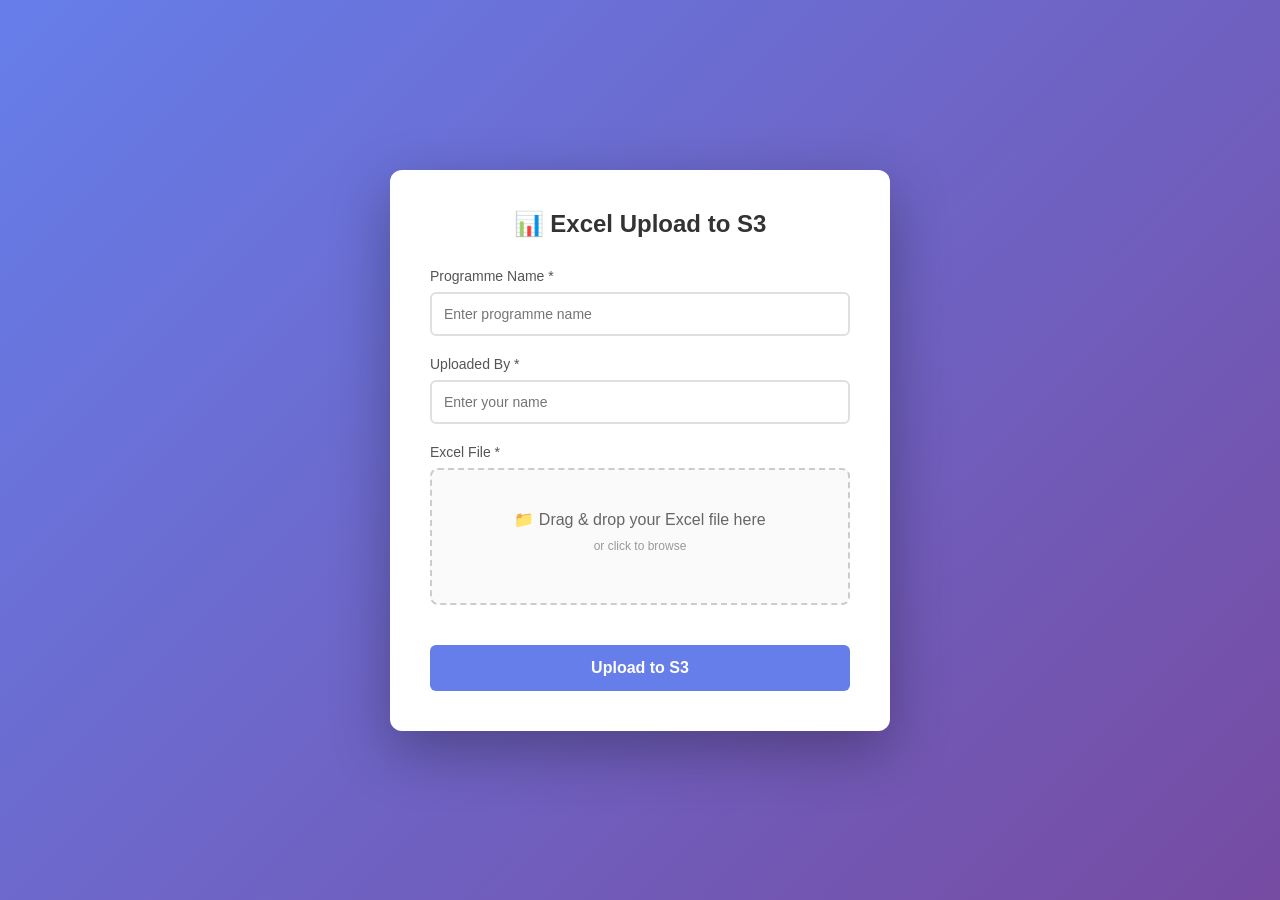
==== frontend/index.html @ 97712a0f "build the front end & backend for uploading to s3" ====
<!DOCTYPE html>
<html lang="en">
<head>
    <meta charset="UTF-8">
    <meta name="viewport" content="width=device-width, initial-scale=1.0">
    <title>Excel Upload to S3</title>
    <style>
        * { margin: 0; padding: 0; box-sizing: border-box; }
        body {
            font-family: -apple-system, BlinkMacSystemFont, 'Segoe UI', Roboto, Oxygen, Ubuntu, sans-serif;
            background: linear-gradient(135deg, #667eea 0%, #764ba2 100%);
            min-height: 100vh;
            display: flex;
            align-items: center;
            justify-content: center;
            padding: 20px;
        }
        .container {
            background: white;
            border-radius: 12px;
            box-shadow: 0 20px 60px rgba(0,0,0,0.3);
            padding: 40px;
            max-width: 500px;
            width: 100%;
        }
        h1 {
            color: #333;
            margin-bottom: 30px;
            font-size: 24px;
            text-align: center;
        }
        .form-group {
            margin-bottom: 20px;
        }
        label {
            display: block;
            margin-bottom: 8px;
            color: #555;
            font-weight: 500;
            font-size: 14px;
        }
        input[type="text"] {
            width: 100%;
            padding: 12px;
            border: 2px solid #e0e0e0;
            border-radius: 6px;
            font-size: 14px;
            transition: border-color 0.3s;
        }
        input[type="text"]:focus {
            outline: none;
            border-color: #667eea;
        }
        .drop-zone {
            border: 2px dashed #ccc;
            border-radius: 8px;
            padding: 40px;
            text-align: center;
            cursor: pointer;
            transition: all 0.3s;
            background: #fafafa;
        }
        .drop-zone:hover, .drop-zone.drag-over {
            border-color: #667eea;
            background: #f0f4ff;
        }
        .drop-zone p {
            color: #666;
            margin-bottom: 10px;
        }
        .drop-zone .file-name {
            color: #667eea;
            font-weight: 500;
            margin-top: 10px;
        }
        input[type="file"] {
            display: none;
        }
        button {
            width: 100%;
            padding: 14px;
            background: #667eea;
            color: white;
            border: none;
            border-radius: 6px;
            font-size: 16px;
            font-weight: 600;
            cursor: pointer;
            transition: background 0.3s;
            margin-top: 20px;
        }
        button:hover:not(:disabled) {
            background: #5568d3;
        }
        button:disabled {
            background: #ccc;
            cursor: not-allowed;
        }
        .status {
            margin-top: 20px;
            padding: 15px;
            border-radius: 6px;
            display: none;
        }
        .status.show {
            display: block;
        }
        .status.uploading {
            background: #fff3cd;
            color: #856404;
        }
        .status.success {
            background: #d4edda;
            color: #155724;
        }
        .status.error {
            background: #f8d7da;
            color: #721c24;
        }
        .progress-bar {
            width: 100%;
            height: 8px;
            background: #e0e0e0;
            border-radius: 4px;
            margin-top: 10px;
            overflow: hidden;
        }
        .progress-bar-fill {
            height: 100%;
            background: #667eea;
            width: 0%;
            transition: width 0.3s;
        }
    </style>
</head>
<body>
    <div class="container">
        <h1>📊 Excel Upload to S3</h1>
        
        <form id="uploadForm">
            <div class="form-group">
                <label for="programmeName">Programme Name *</label>
                <input type="text" id="programmeName" required placeholder="Enter programme name">
            </div>
            
            <div class="form-group">
                <label for="uploadedBy">Uploaded By *</label>
                <input type="text" id="uploadedBy" required placeholder="Enter your name">
            </div>
            
            <div class="form-group">
                <label>Excel File *</label>
                <div class="drop-zone" id="dropZone">
                    <p>📁 Drag & drop your Excel file here</p>
                    <p style="font-size: 12px; color: #999;">or click to browse</p>
                    <div class="file-name" id="fileName"></div>
                </div>
                <input type="file" id="fileInput" accept=".xlsx,.xls,.xlsm">
            </div>
            
            <button type="submit" id="uploadBtn">Upload to S3</button>
        </form>
        
        <div class="status" id="status">
            <div id="statusMessage"></div>
            <div class="progress-bar" id="progressBar" style="display: none;">
                <div class="progress-bar-fill" id="progressBarFill"></div>
            </div>
        </div>
    </div>

    <script src="config.js"></script>
    <script>
        const API_ENDPOINT = CONFIG.API_ENDPOINT;
        
        // Validate API endpoint is configured
        if (!API_ENDPOINT || API_ENDPOINT === 'YOUR_API_GATEWAY_URL_HERE') {
            console.error('API endpoint not configured! Please update config.js');
        } else {
            console.log('API endpoint configured:', API_ENDPOINT);
        }
        
        const dropZone = document.getElementById('dropZone');
        const fileInput = document.getElementById('fileInput');
        const fileName = document.getElementById('fileName');
        const uploadForm = document.getElementById('uploadForm');
        const status = document.getElementById('status');
        const statusMessage = document.getElementById('statusMessage');
        const progressBar = document.getElementById('progressBar');
        const progressBarFill = document.getElementById('progressBarFill');
        const uploadBtn = document.getElementById('uploadBtn');
        
        let selectedFile = null;
        
        // Drop zone click
        dropZone.addEventListener('click', () => fileInput.click());
        
        // Drag and drop handlers
        dropZone.addEventListener('dragover', (e) => {
            e.preventDefault();
            dropZone.classList.add('drag-over');
        });
        
        dropZone.addEventListener('dragleave', () => {
            dropZone.classList.remove('drag-over');
        });
        
        dropZone.addEventListener('drop', (e) => {
            e.preventDefault();
            dropZone.classList.remove('drag-over');
            const files = e.dataTransfer.files;
            if (files.length > 0) {
                handleFileSelect(files[0]);
            }
        });
        
        // File input change
        fileInput.addEventListener('change', (e) => {
            if (e.target.files.length > 0) {
                handleFileSelect(e.target.files[0]);
            }
        });
        
        function handleFileSelect(file) {
            const validTypes = [
                'application/vnd.openxmlformats-officedocument.spreadsheetml.sheet',
                'application/vnd.ms-excel',
                'application/vnd.ms-excel.sheet.macroEnabled.12'
            ];
            const validExtensions = ['.xlsx', '.xls', '.xlsm'];
            const fileExtension = file.name.substring(file.name.lastIndexOf('.')).toLowerCase();
            
            if (!validExtensions.includes(fileExtension)) {
                showStatus('error', '❌ Please select a valid Excel file (.xlsx, .xls, or .xlsm)');
                return;
            }
            
            if (file.size > 50 * 1024 * 1024) {
                showStatus('error', '❌ File size must be under 50MB');
                return;
            }
            
            selectedFile = file;
            fileName.textContent = `✓ ${file.name}`;
            hideStatus();
        }
        
        uploadForm.addEventListener('submit', async (e) => {
            e.preventDefault();
            
            const programmeName = document.getElementById('programmeName').value.trim();
            const uploadedBy = document.getElementById('uploadedBy').value.trim();
            
            if (!programmeName || !uploadedBy) {
                showStatus('error', '❌ Please fill in all required fields');
                return;
            }
            
            if (!selectedFile) {
                showStatus('error', '❌ Please select a file to upload');
                return;
            }
            
            await uploadFile(programmeName, uploadedBy, selectedFile);
        });
        
        async function uploadFile(programmeName, uploadedBy, file) {
            try {
                uploadBtn.disabled = true;
                showStatus('uploading', '⏳ Requesting upload URL...');
                progressBar.style.display = 'block';
                progressBarFill.style.width = '10%';
                
                console.log('Uploading to:', API_ENDPOINT);
                console.log('Request body:', {
                    programme_name: programmeName,
                    uploaded_by: uploadedBy,
                    filename: file.name,
                    file_size: file.size
                });
                
                // Step 1: Get pre-signed URL from Lambda
                const response = await fetch(API_ENDPOINT, {
                    method: 'POST',
                    headers: {
                        'Content-Type': 'application/json',
                    },
                    body: JSON.stringify({
                        programme_name: programmeName,
                        uploaded_by: uploadedBy,
                        filename: file.name,
                        file_size: file.size
                    })
                });
                
                console.log('Response status:', response.status);
                console.log('Response headers:', [...response.headers.entries()]);
                
                if (!response.ok) {
                    const contentType = response.headers.get('content-type');
                    let errorMessage = 'Failed to get upload URL';
                    
                    if (contentType && contentType.includes('application/json')) {
                        const error = await response.json();
                        console.error('JSON error:', error);
                        errorMessage = error.error || errorMessage;
                    } else {
                        const text = await response.text();
                        console.error('Non-JSON response:', text);
                        errorMessage = `Server error (${response.status}): ${text.substring(0, 200)}`;
                    }
                    throw new Error(errorMessage);
                }
                
                const data = await response.json();
                progressBarFill.style.width = '30%';
                
                // Step 2: Upload directly to S3 using pre-signed POST
                showStatus('uploading', '⏳ Uploading to S3...');
                
                const formData = new FormData();
                Object.keys(data.fields).forEach(key => {
                    formData.append(key, data.fields[key]);
                });
                formData.append('file', file);
                
                try {
                    const uploadResponse = await fetch(data.url, {
                        method: 'POST',
                        body: formData
                    });
                    
                    // S3 returns 204 No Content on success
                    if (!uploadResponse.ok && uploadResponse.status !== 204) {
                        throw new Error(`S3 upload failed with status ${uploadResponse.status}`);
                    }
                } catch (uploadError) {
                    // CORS may prevent reading S3 response, but upload might have succeeded
                    // Check if it's a network error (which often indicates CORS, not actual failure)
                    if (uploadError.message.includes('Failed to fetch') || uploadError.message.includes('CORS')) {
                        console.log('CORS error on S3 response (upload likely succeeded):', uploadError);
                        // Continue to success - the upload probably worked
                    } else {
                        throw uploadError;
                    }
                }
                
                progressBarFill.style.width = '100%';
                
                // Success
                showStatus('success', `✅ Upload successful!<br><small>S3 Path: s3://${data.bucket}/${data.s3_key}</small>`);
                
                // Reset form
                setTimeout(() => {
                    uploadForm.reset();
                    selectedFile = null;
                    fileName.textContent = '';
                    hideStatus();
                    uploadBtn.disabled = false;
                }, 5000);
                
            } catch (error) {
                showStatus('error', `❌ Upload failed: ${error.message}`);
                uploadBtn.disabled = false;
                progressBar.style.display = 'none';
            }
        }
        
        function showStatus(type, message) {
            status.className = `status show ${type}`;
            statusMessage.innerHTML = message;
        }
        
        function hideStatus() {
            status.className = 'status';
            progressBar.style.display = 'none';
            progressBarFill.style.width = '0%';
        }
    </script>
</body>
</html>
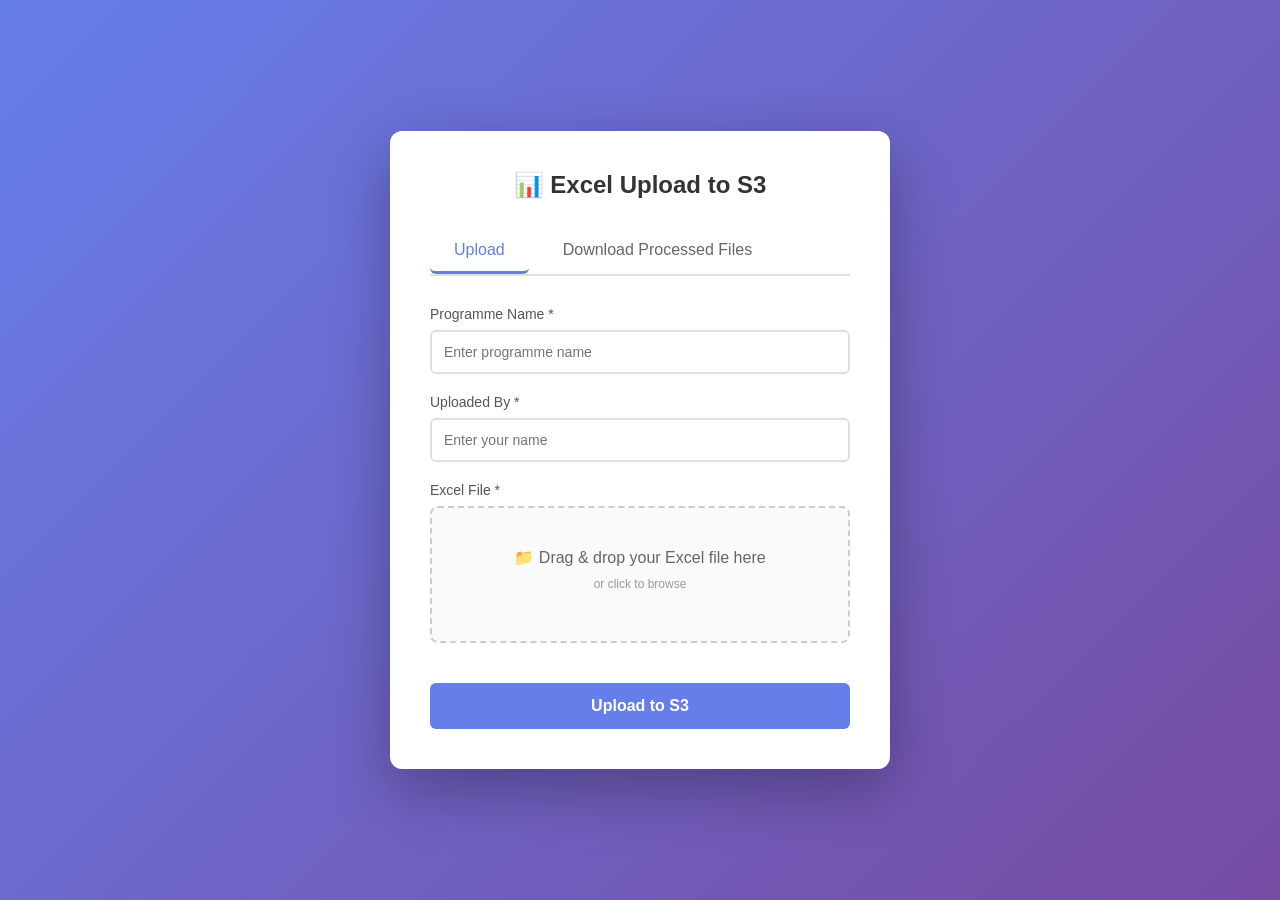
==== commit 0a12acb8: "updated frontend to handle downloads" ====
--- a/frontend/index.html
+++ b/frontend/index.html
@@ -131,13 +131,113 @@
             width: 0%;
             transition: width 0.3s;
         }
+        .tabs {
+            display: flex;
+            gap: 10px;
+            margin-bottom: 30px;
+            border-bottom: 2px solid #e0e0e0;
+        }
+        .tab {
+            padding: 12px 24px;
+            background: none;
+            border: none;
+            border-bottom: 3px solid transparent;
+            cursor: pointer;
+            font-size: 16px;
+            font-weight: 500;
+            color: #666;
+            transition: all 0.3s;
+            margin: 0;
+            width: auto;
+        }
+        .tab:hover {
+            color: #667eea;
+        }
+        .tab.active {
+            color: #667eea;
+            border-bottom-color: #667eea;
+        }
+        .tab-content {
+            display: none;
+        }
+        .tab-content.active {
+            display: block;
+        }
+        .files-list {
+            margin-top: 20px;
+        }
+        .file-item {
+            padding: 15px;
+            border: 1px solid #e0e0e0;
+            border-radius: 6px;
+            margin-bottom: 10px;
+            display: flex;
+            justify-content: space-between;
+            align-items: center;
+            transition: all 0.3s;
+        }
+        .file-item:hover {
+            border-color: #667eea;
+            background: #f0f4ff;
+        }
+        .file-info {
+            flex: 1;
+        }
+        .file-name {
+            font-weight: 600;
+            color: #333;
+            margin-bottom: 5px;
+        }
+        .file-meta {
+            font-size: 12px;
+            color: #666;
+        }
+        .download-btn {
+            padding: 8px 16px;
+            background: #667eea;
+            color: white;
+            border: none;
+            border-radius: 4px;
+            cursor: pointer;
+            font-size: 14px;
+            width: auto;
+            margin: 0;
+        }
+        .download-btn:hover {
+            background: #5568d3;
+        }
+        .refresh-btn {
+            padding: 10px 20px;
+            background: #28a745;
+            color: white;
+            border: none;
+            border-radius: 6px;
+            cursor: pointer;
+            font-size: 14px;
+            width: auto;
+            margin-bottom: 15px;
+        }
+        .refresh-btn:hover {
+            background: #218838;
+        }
+        .empty-state {
+            text-align: center;
+            padding: 40px;
+            color: #999;
+        }
     </style>
 </head>
 <body>
     <div class="container">
         <h1>📊 Excel Upload to S3</h1>
         
-        <form id="uploadForm">
+        <div class="tabs">
+            <button class="tab active" onclick="switchTab('upload')">Upload</button>
+            <button class="tab" onclick="switchTab('download')">Download Processed Files</button>
+        </div>
+        
+        <div id="uploadTab" class="tab-content active">
+            <form id="uploadForm">
             <div class="form-group">
                 <label for="programmeName">Programme Name *</label>
                 <input type="text" id="programmeName" required placeholder="Enter programme name">
@@ -168,16 +268,27 @@
             </div>
         </div>
     </div>
+    
+    <div id="downloadTab" class="tab-content">
+        <button class="refresh-btn" onclick="loadProcessedFiles()">🔄 Refresh List</button>
+        
+        <div class="files-list" id="filesList">
+            <div class="empty-state">Click "Refresh List" to load processed files</div>
+        </div>
+    </div>
+</div>
 
-    <script src="config.js"></script>
+    <script src="config.js?v=2"></script>
     <script>
         const API_ENDPOINT = CONFIG.API_ENDPOINT;
-        
-        // Validate API endpoint is configured
+        const FILES_API_ENDPOINT = CONFIG.FILES_API_ENDPOINT;
+        
+        // Validate API endpoints are configured
         if (!API_ENDPOINT || API_ENDPOINT === 'YOUR_API_GATEWAY_URL_HERE') {
             console.error('API endpoint not configured! Please update config.js');
         } else {
             console.log('API endpoint configured:', API_ENDPOINT);
+            console.log('Files API endpoint configured:', FILES_API_ENDPOINT);
         }
         
         const dropZone = document.getElementById('dropZone');
@@ -376,6 +487,116 @@
             progressBar.style.display = 'none';
             progressBarFill.style.width = '0%';
         }
+        
+        // Tab switching
+        function switchTab(tabName) {
+            // Update tab buttons
+            document.querySelectorAll('.tab').forEach(tab => {
+                tab.classList.remove('active');
+            });
+            event.target.classList.add('active');
+            
+            // Update tab content
+            document.querySelectorAll('.tab-content').forEach(content => {
+                content.classList.remove('active');
+            });
+            document.getElementById(tabName + 'Tab').classList.add('active');
+            
+            // Load files when switching to download tab
+            if (tabName === 'download') {
+                loadProcessedFiles();
+            }
+        }
+        
+        // Load processed files
+        async function loadProcessedFiles() {
+            const filesList = document.getElementById('filesList');
+            
+            // Check if FILES_API_ENDPOINT is configured
+            if (!FILES_API_ENDPOINT || FILES_API_ENDPOINT === 'YOUR_API_GATEWAY_URL_HERE') {
+                filesList.innerHTML = '<div class="empty-state">❌ FILES_API_ENDPOINT not configured in config.js</div>';
+                console.error('FILES_API_ENDPOINT not set:', FILES_API_ENDPOINT);
+                return;
+            }
+            
+            filesList.innerHTML = '<div class="empty-state">⏳ Loading files...</div>';
+            
+            try {
+                const url = new URL(FILES_API_ENDPOINT);
+                url.searchParams.append('action', 'list');
+                
+                const response = await fetch(url);
+                
+                if (!response.ok) {
+                    throw new Error('Failed to load files');
+                }
+                
+                const data = await response.json();
+                
+                if (data.files.length === 0) {
+                    filesList.innerHTML = '<div class="empty-state">No processed files found</div>';
+                    return;
+                }
+                
+                filesList.innerHTML = '';
+                data.files.forEach(file => {
+                    const fileItem = document.createElement('div');
+                    fileItem.className = 'file-item';
+                    
+                    const fileName = file.key.split('/').pop();
+                    const lastModified = new Date(file.last_modified).toLocaleString();
+                    const sizeKB = (file.size / 1024).toFixed(2);
+                    
+                    fileItem.innerHTML = `
+                        <div class="file-info">
+                            <div class="file-name">📄 ${fileName}</div>
+                            <div class="file-meta">
+                                Programme: ${file.programme_name || 'N/A'} | 
+                                Uploaded by: ${file.uploaded_by || 'N/A'} | 
+                                Last modified: ${lastModified} | 
+                                Size: ${sizeKB} KB
+                            </div>
+                        </div>
+                        <button class="download-btn" onclick="downloadFile('${file.key}', '${fileName}')">
+                            ⬇️ Download
+                        </button>
+                    `;
+                    
+                    filesList.appendChild(fileItem);
+                });
+                
+            } catch (error) {
+                filesList.innerHTML = `<div class="empty-state">❌ Error loading files: ${error.message}</div>`;
+            }
+        }
+        
+        // Download file
+        async function downloadFile(fileKey, fileName) {
+            try {
+                const url = new URL(FILES_API_ENDPOINT);
+                url.searchParams.append('action', 'download');
+                url.searchParams.append('file_key', fileKey);
+                
+                const response = await fetch(url);
+                
+                if (!response.ok) {
+                    throw new Error('Failed to get download URL');
+                }
+                
+                const data = await response.json();
+                
+                // Create temporary link and trigger download
+                const a = document.createElement('a');
+                a.href = data.download_url;
+                a.download = fileName;
+                document.body.appendChild(a);
+                a.click();
+                document.body.removeChild(a);
+                
+            } catch (error) {
+                alert(`Download failed: ${error.message}`);
+            }
+        }
     </script>
 </body>
 </html>
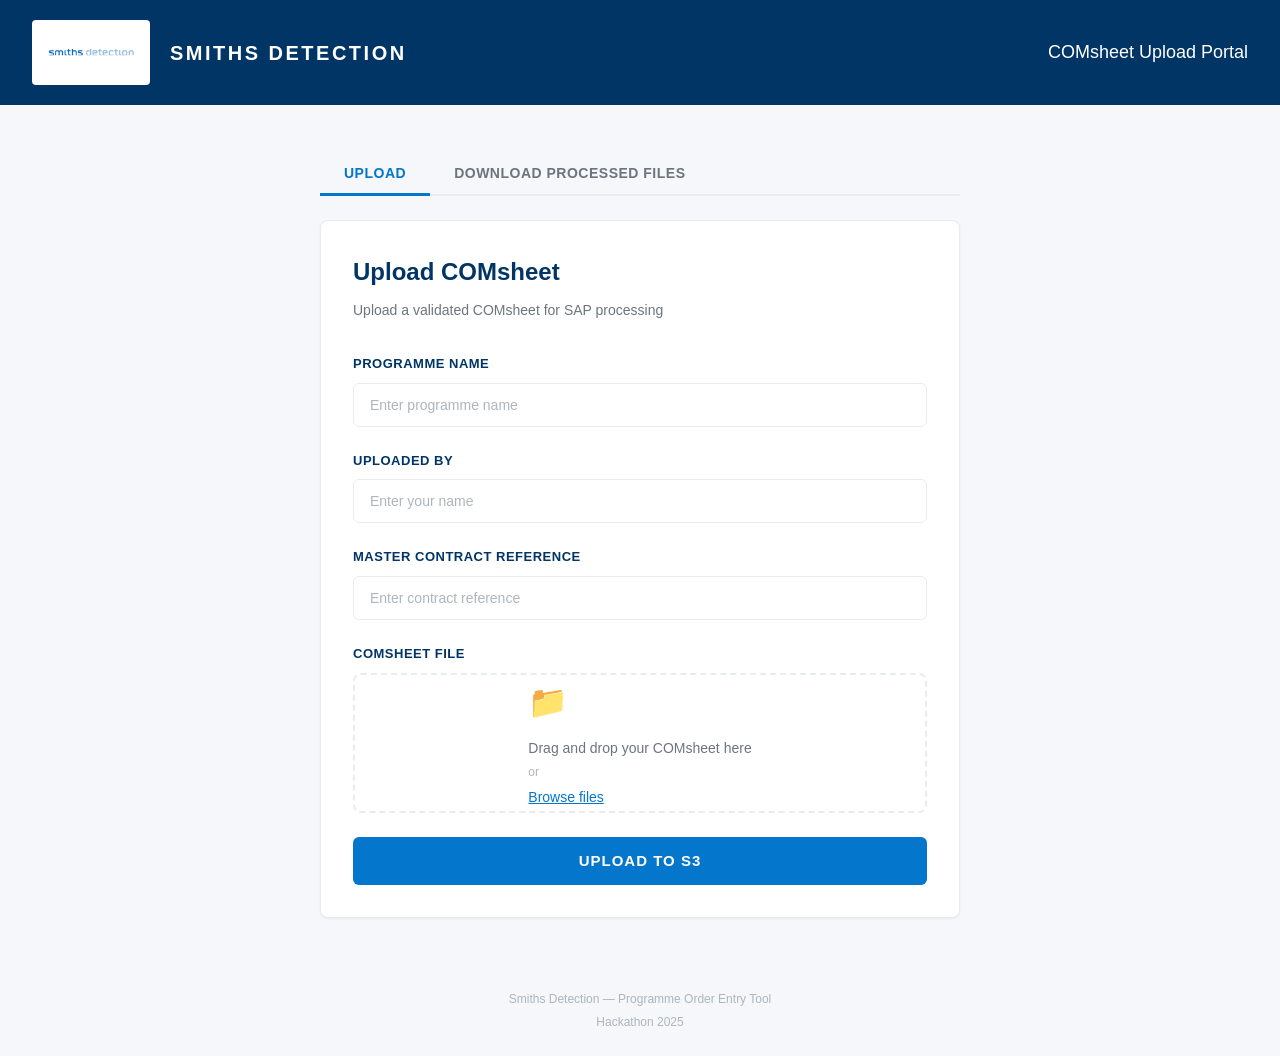
==== commit 81f4873d: "update styling to match smiths detection" ====
--- a/frontend/index.html
+++ b/frontend/index.html
@@ -3,600 +3,108 @@
 <head>
     <meta charset="UTF-8">
     <meta name="viewport" content="width=device-width, initial-scale=1.0">
-    <title>Excel Upload to S3</title>
-    <style>
-        * { margin: 0; padding: 0; box-sizing: border-box; }
-        body {
-            font-family: -apple-system, BlinkMacSystemFont, 'Segoe UI', Roboto, Oxygen, Ubuntu, sans-serif;
-            background: linear-gradient(135deg, #667eea 0%, #764ba2 100%);
-            min-height: 100vh;
-            display: flex;
-            align-items: center;
-            justify-content: center;
-            padding: 20px;
-        }
-        .container {
-            background: white;
-            border-radius: 12px;
-            box-shadow: 0 20px 60px rgba(0,0,0,0.3);
-            padding: 40px;
-            max-width: 500px;
-            width: 100%;
-        }
-        h1 {
-            color: #333;
-            margin-bottom: 30px;
-            font-size: 24px;
-            text-align: center;
-        }
-        .form-group {
-            margin-bottom: 20px;
-        }
-        label {
-            display: block;
-            margin-bottom: 8px;
-            color: #555;
-            font-weight: 500;
-            font-size: 14px;
-        }
-        input[type="text"] {
-            width: 100%;
-            padding: 12px;
-            border: 2px solid #e0e0e0;
-            border-radius: 6px;
-            font-size: 14px;
-            transition: border-color 0.3s;
-        }
-        input[type="text"]:focus {
-            outline: none;
-            border-color: #667eea;
-        }
-        .drop-zone {
-            border: 2px dashed #ccc;
-            border-radius: 8px;
-            padding: 40px;
-            text-align: center;
-            cursor: pointer;
-            transition: all 0.3s;
-            background: #fafafa;
-        }
-        .drop-zone:hover, .drop-zone.drag-over {
-            border-color: #667eea;
-            background: #f0f4ff;
-        }
-        .drop-zone p {
-            color: #666;
-            margin-bottom: 10px;
-        }
-        .drop-zone .file-name {
-            color: #667eea;
-            font-weight: 500;
-            margin-top: 10px;
-        }
-        input[type="file"] {
-            display: none;
-        }
-        button {
-            width: 100%;
-            padding: 14px;
-            background: #667eea;
-            color: white;
-            border: none;
-            border-radius: 6px;
-            font-size: 16px;
-            font-weight: 600;
-            cursor: pointer;
-            transition: background 0.3s;
-            margin-top: 20px;
-        }
-        button:hover:not(:disabled) {
-            background: #5568d3;
-        }
-        button:disabled {
-            background: #ccc;
-            cursor: not-allowed;
-        }
-        .status {
-            margin-top: 20px;
-            padding: 15px;
-            border-radius: 6px;
-            display: none;
-        }
-        .status.show {
-            display: block;
-        }
-        .status.uploading {
-            background: #fff3cd;
-            color: #856404;
-        }
-        .status.success {
-            background: #d4edda;
-            color: #155724;
-        }
-        .status.error {
-            background: #f8d7da;
-            color: #721c24;
-        }
-        .progress-bar {
-            width: 100%;
-            height: 8px;
-            background: #e0e0e0;
-            border-radius: 4px;
-            margin-top: 10px;
-            overflow: hidden;
-        }
-        .progress-bar-fill {
-            height: 100%;
-            background: #667eea;
-            width: 0%;
-            transition: width 0.3s;
-        }
-        .tabs {
-            display: flex;
-            gap: 10px;
-            margin-bottom: 30px;
-            border-bottom: 2px solid #e0e0e0;
-        }
-        .tab {
-            padding: 12px 24px;
-            background: none;
-            border: none;
-            border-bottom: 3px solid transparent;
-            cursor: pointer;
-            font-size: 16px;
-            font-weight: 500;
-            color: #666;
-            transition: all 0.3s;
-            margin: 0;
-            width: auto;
-        }
-        .tab:hover {
-            color: #667eea;
-        }
-        .tab.active {
-            color: #667eea;
-            border-bottom-color: #667eea;
-        }
-        .tab-content {
-            display: none;
-        }
-        .tab-content.active {
-            display: block;
-        }
-        .files-list {
-            margin-top: 20px;
-        }
-        .file-item {
-            padding: 15px;
-            border: 1px solid #e0e0e0;
-            border-radius: 6px;
-            margin-bottom: 10px;
-            display: flex;
-            justify-content: space-between;
-            align-items: center;
-            transition: all 0.3s;
-        }
-        .file-item:hover {
-            border-color: #667eea;
-            background: #f0f4ff;
-        }
-        .file-info {
-            flex: 1;
-        }
-        .file-name {
-            font-weight: 600;
-            color: #333;
-            margin-bottom: 5px;
-        }
-        .file-meta {
-            font-size: 12px;
-            color: #666;
-        }
-        .download-btn {
-            padding: 8px 16px;
-            background: #667eea;
-            color: white;
-            border: none;
-            border-radius: 4px;
-            cursor: pointer;
-            font-size: 14px;
-            width: auto;
-            margin: 0;
-        }
-        .download-btn:hover {
-            background: #5568d3;
-        }
-        .refresh-btn {
-            padding: 10px 20px;
-            background: #28a745;
-            color: white;
-            border: none;
-            border-radius: 6px;
-            cursor: pointer;
-            font-size: 14px;
-            width: auto;
-            margin-bottom: 15px;
-        }
-        .refresh-btn:hover {
-            background: #218838;
-        }
-        .empty-state {
-            text-align: center;
-            padding: 40px;
-            color: #999;
-        }
-    </style>
+    <title>COMsheet Upload Portal - Smiths Detection</title>
+    <link rel="stylesheet" href="styles.css">
 </head>
 <body>
-    <div class="container">
-        <h1>📊 Excel Upload to S3</h1>
-        
-        <div class="tabs">
-            <button class="tab active" onclick="switchTab('upload')">Upload</button>
-            <button class="tab" onclick="switchTab('download')">Download Processed Files</button>
+    <!-- Navigation Bar -->
+    <nav class="navbar">
+        <div class="navbar-brand">
+            <img src="Smiths_Detection_Logo.jpg" alt="Smiths Detection" class="navbar-logo">
+            <span class="navbar-brand-text">SMITHS DETECTION</span>
         </div>
-        
-        <div id="uploadTab" class="tab-content active">
-            <form id="uploadForm">
-            <div class="form-group">
-                <label for="programmeName">Programme Name *</label>
-                <input type="text" id="programmeName" required placeholder="Enter programme name">
+        <div class="navbar-title">COMsheet Upload Portal</div>
+    </nav>
+
+    <!-- Main Content -->
+    <main class="main-container">
+        <div class="content-wrapper">
+            <!-- Tabs -->
+            <div class="tabs">
+                <button class="tab active" onclick="switchTab('upload')">Upload</button>
+                <button class="tab" onclick="switchTab('download')">Download Processed Files</button>
             </div>
-            
-            <div class="form-group">
-                <label for="uploadedBy">Uploaded By *</label>
-                <input type="text" id="uploadedBy" required placeholder="Enter your name">
+
+            <!-- Upload Tab -->
+            <div id="uploadTab" class="tab-content active">
+                <div class="card">
+                    <h1 class="section-header">Upload COMsheet</h1>
+                    <p class="section-subtitle">Upload a validated COMsheet for SAP processing</p>
+                    
+                    <form id="uploadForm">
+                        <div class="form-group">
+                            <label for="programmeName" class="form-label">Programme Name</label>
+                            <input type="text" id="programmeName" class="form-input" required placeholder="Enter programme name">
+                        </div>
+                        
+                        <div class="form-group">
+                            <label for="uploadedBy" class="form-label">Uploaded By</label>
+                            <input type="text" id="uploadedBy" class="form-input" required placeholder="Enter your name">
+                        </div>
+                        
+                        <div class="form-group">
+                            <label for="contractRef" class="form-label">Master Contract Reference</label>
+                            <input type="text" id="contractRef" class="form-input" required placeholder="Enter contract reference">
+                        </div>
+                        
+                        <div class="form-group">
+                            <label class="form-label">COMsheet File</label>
+                            <div class="upload-zone" id="uploadZone">
+                                <div id="uploadPrompt">
+                                    <div class="upload-icon">📁</div>
+                                    <div class="upload-text">Drag and drop your COMsheet here</div>
+                                    <div class="upload-or">or</div>
+                                    <div class="upload-browse">Browse files</div>
+                                </div>
+                                <div id="fileInfo" class="file-info" style="display: none;">
+                                    <div class="file-name-display" id="fileNameDisplay"></div>
+                                    <div class="file-size-display" id="fileSizeDisplay"></div>
+                                    <div class="file-remove" onclick="clearFile()">✕ Remove</div>
+                                </div>
+                            </div>
+                            <input type="file" id="fileInput" class="file-input-hidden" accept=".xlsx,.xls,.xlsm">
+                        </div>
+                        
+                        <button type="submit" id="uploadBtn" class="btn-primary">UPLOAD TO S3</button>
+                    </form>
+                    
+                    <div class="status" id="status">
+                        <div class="status-box">
+                            <div class="status-title" id="statusTitle"></div>
+                            <div class="status-message" id="statusMessage"></div>
+                            <div class="status-path" id="statusPath" style="display: none;"></div>
+                            <div class="status-meta" id="statusMeta"></div>
+                            <div class="progress-bar" id="progressBar" style="display: none;">
+                                <div class="progress-bar-fill" id="progressBarFill"></div>
+                            </div>
+                        </div>
+                    </div>
+                </div>
             </div>
-            
-            <div class="form-group">
-                <label>Excel File *</label>
-                <div class="drop-zone" id="dropZone">
-                    <p>📁 Drag & drop your Excel file here</p>
-                    <p style="font-size: 12px; color: #999;">or click to browse</p>
-                    <div class="file-name" id="fileName"></div>
+
+            <!-- Download Tab -->
+            <div id="downloadTab" class="tab-content">
+                <div class="card">
+                    <h1 class="section-header">Processed COMsheets</h1>
+                    <p class="section-subtitle">Download COMsheets that have been processed by SAP</p>
+                    
+                    <button class="btn-secondary" onclick="loadProcessedFiles()">🔄 REFRESH LIST</button>
+                    
+                    <div class="files-list" id="filesList">
+                        <div class="empty-state">Click "Refresh List" to load processed files</div>
+                    </div>
                 </div>
-                <input type="file" id="fileInput" accept=".xlsx,.xls,.xlsm">
-            </div>
-            
-            <button type="submit" id="uploadBtn">Upload to S3</button>
-        </form>
-        
-        <div class="status" id="status">
-            <div id="statusMessage"></div>
-            <div class="progress-bar" id="progressBar" style="display: none;">
-                <div class="progress-bar-fill" id="progressBarFill"></div>
             </div>
         </div>
-    </div>
-    
-    <div id="downloadTab" class="tab-content">
-        <button class="refresh-btn" onclick="loadProcessedFiles()">🔄 Refresh List</button>
-        
-        <div class="files-list" id="filesList">
-            <div class="empty-state">Click "Refresh List" to load processed files</div>
-        </div>
-    </div>
-</div>
+    </main>
+
+    <!-- Footer -->
+    <footer class="footer">
+        <div class="footer-title">Smiths Detection — Programme Order Entry Tool</div>
+        <div class="footer-subtitle">Hackathon 2025</div>
+    </footer>
 
     <script src="config.js?v=2"></script>
-    <script>
-        const API_ENDPOINT = CONFIG.API_ENDPOINT;
-        const FILES_API_ENDPOINT = CONFIG.FILES_API_ENDPOINT;
-        
-        // Validate API endpoints are configured
-        if (!API_ENDPOINT || API_ENDPOINT === 'YOUR_API_GATEWAY_URL_HERE') {
-            console.error('API endpoint not configured! Please update config.js');
-        } else {
-            console.log('API endpoint configured:', API_ENDPOINT);
-            console.log('Files API endpoint configured:', FILES_API_ENDPOINT);
-        }
-        
-        const dropZone = document.getElementById('dropZone');
-        const fileInput = document.getElementById('fileInput');
-        const fileName = document.getElementById('fileName');
-        const uploadForm = document.getElementById('uploadForm');
-        const status = document.getElementById('status');
-        const statusMessage = document.getElementById('statusMessage');
-        const progressBar = document.getElementById('progressBar');
-        const progressBarFill = document.getElementById('progressBarFill');
-        const uploadBtn = document.getElementById('uploadBtn');
-        
-        let selectedFile = null;
-        
-        // Drop zone click
-        dropZone.addEventListener('click', () => fileInput.click());
-        
-        // Drag and drop handlers
-        dropZone.addEventListener('dragover', (e) => {
-            e.preventDefault();
-            dropZone.classList.add('drag-over');
-        });
-        
-        dropZone.addEventListener('dragleave', () => {
-            dropZone.classList.remove('drag-over');
-        });
-        
-        dropZone.addEventListener('drop', (e) => {
-            e.preventDefault();
-            dropZone.classList.remove('drag-over');
-            const files = e.dataTransfer.files;
-            if (files.length > 0) {
-                handleFileSelect(files[0]);
-            }
-        });
-        
-        // File input change
-        fileInput.addEventListener('change', (e) => {
-            if (e.target.files.length > 0) {
-                handleFileSelect(e.target.files[0]);
-            }
-        });
-        
-        function handleFileSelect(file) {
-            const validTypes = [
-                'application/vnd.openxmlformats-officedocument.spreadsheetml.sheet',
-                'application/vnd.ms-excel',
-                'application/vnd.ms-excel.sheet.macroEnabled.12'
-            ];
-            const validExtensions = ['.xlsx', '.xls', '.xlsm'];
-            const fileExtension = file.name.substring(file.name.lastIndexOf('.')).toLowerCase();
-            
-            if (!validExtensions.includes(fileExtension)) {
-                showStatus('error', '❌ Please select a valid Excel file (.xlsx, .xls, or .xlsm)');
-                return;
-            }
-            
-            if (file.size > 50 * 1024 * 1024) {
-                showStatus('error', '❌ File size must be under 50MB');
-                return;
-            }
-            
-            selectedFile = file;
-            fileName.textContent = `✓ ${file.name}`;
-            hideStatus();
-        }
-        
-        uploadForm.addEventListener('submit', async (e) => {
-            e.preventDefault();
-            
-            const programmeName = document.getElementById('programmeName').value.trim();
-            const uploadedBy = document.getElementById('uploadedBy').value.trim();
-            
-            if (!programmeName || !uploadedBy) {
-                showStatus('error', '❌ Please fill in all required fields');
-                return;
-            }
-            
-            if (!selectedFile) {
-                showStatus('error', '❌ Please select a file to upload');
-                return;
-            }
-            
-            await uploadFile(programmeName, uploadedBy, selectedFile);
-        });
-        
-        async function uploadFile(programmeName, uploadedBy, file) {
-            try {
-                uploadBtn.disabled = true;
-                showStatus('uploading', '⏳ Requesting upload URL...');
-                progressBar.style.display = 'block';
-                progressBarFill.style.width = '10%';
-                
-                console.log('Uploading to:', API_ENDPOINT);
-                console.log('Request body:', {
-                    programme_name: programmeName,
-                    uploaded_by: uploadedBy,
-                    filename: file.name,
-                    file_size: file.size
-                });
-                
-                // Step 1: Get pre-signed URL from Lambda
-                const response = await fetch(API_ENDPOINT, {
-                    method: 'POST',
-                    headers: {
-                        'Content-Type': 'application/json',
-                    },
-                    body: JSON.stringify({
-                        programme_name: programmeName,
-                        uploaded_by: uploadedBy,
-                        filename: file.name,
-                        file_size: file.size
-                    })
-                });
-                
-                console.log('Response status:', response.status);
-                console.log('Response headers:', [...response.headers.entries()]);
-                
-                if (!response.ok) {
-                    const contentType = response.headers.get('content-type');
-                    let errorMessage = 'Failed to get upload URL';
-                    
-                    if (contentType && contentType.includes('application/json')) {
-                        const error = await response.json();
-                        console.error('JSON error:', error);
-                        errorMessage = error.error || errorMessage;
-                    } else {
-                        const text = await response.text();
-                        console.error('Non-JSON response:', text);
-                        errorMessage = `Server error (${response.status}): ${text.substring(0, 200)}`;
-                    }
-                    throw new Error(errorMessage);
-                }
-                
-                const data = await response.json();
-                progressBarFill.style.width = '30%';
-                
-                // Step 2: Upload directly to S3 using pre-signed POST
-                showStatus('uploading', '⏳ Uploading to S3...');
-                
-                const formData = new FormData();
-                Object.keys(data.fields).forEach(key => {
-                    formData.append(key, data.fields[key]);
-                });
-                formData.append('file', file);
-                
-                try {
-                    const uploadResponse = await fetch(data.url, {
-                        method: 'POST',
-                        body: formData
-                    });
-                    
-                    // S3 returns 204 No Content on success
-                    if (!uploadResponse.ok && uploadResponse.status !== 204) {
-                        throw new Error(`S3 upload failed with status ${uploadResponse.status}`);
-                    }
-                } catch (uploadError) {
-                    // CORS may prevent reading S3 response, but upload might have succeeded
-                    // Check if it's a network error (which often indicates CORS, not actual failure)
-                    if (uploadError.message.includes('Failed to fetch') || uploadError.message.includes('CORS')) {
-                        console.log('CORS error on S3 response (upload likely succeeded):', uploadError);
-                        // Continue to success - the upload probably worked
-                    } else {
-                        throw uploadError;
-                    }
-                }
-                
-                progressBarFill.style.width = '100%';
-                
-                // Success
-                showStatus('success', `✅ Upload successful!<br><small>S3 Path: s3://${data.bucket}/${data.s3_key}</small>`);
-                
-                // Reset form
-                setTimeout(() => {
-                    uploadForm.reset();
-                    selectedFile = null;
-                    fileName.textContent = '';
-                    hideStatus();
-                    uploadBtn.disabled = false;
-                }, 5000);
-                
-            } catch (error) {
-                showStatus('error', `❌ Upload failed: ${error.message}`);
-                uploadBtn.disabled = false;
-                progressBar.style.display = 'none';
-            }
-        }
-        
-        function showStatus(type, message) {
-            status.className = `status show ${type}`;
-            statusMessage.innerHTML = message;
-        }
-        
-        function hideStatus() {
-            status.className = 'status';
-            progressBar.style.display = 'none';
-            progressBarFill.style.width = '0%';
-        }
-        
-        // Tab switching
-        function switchTab(tabName) {
-            // Update tab buttons
-            document.querySelectorAll('.tab').forEach(tab => {
-                tab.classList.remove('active');
-            });
-            event.target.classList.add('active');
-            
-            // Update tab content
-            document.querySelectorAll('.tab-content').forEach(content => {
-                content.classList.remove('active');
-            });
-            document.getElementById(tabName + 'Tab').classList.add('active');
-            
-            // Load files when switching to download tab
-            if (tabName === 'download') {
-                loadProcessedFiles();
-            }
-        }
-        
-        // Load processed files
-        async function loadProcessedFiles() {
-            const filesList = document.getElementById('filesList');
-            
-            // Check if FILES_API_ENDPOINT is configured
-            if (!FILES_API_ENDPOINT || FILES_API_ENDPOINT === 'YOUR_API_GATEWAY_URL_HERE') {
-                filesList.innerHTML = '<div class="empty-state">❌ FILES_API_ENDPOINT not configured in config.js</div>';
-                console.error('FILES_API_ENDPOINT not set:', FILES_API_ENDPOINT);
-                return;
-            }
-            
-            filesList.innerHTML = '<div class="empty-state">⏳ Loading files...</div>';
-            
-            try {
-                const url = new URL(FILES_API_ENDPOINT);
-                url.searchParams.append('action', 'list');
-                
-                const response = await fetch(url);
-                
-                if (!response.ok) {
-                    throw new Error('Failed to load files');
-                }
-                
-                const data = await response.json();
-                
-                if (data.files.length === 0) {
-                    filesList.innerHTML = '<div class="empty-state">No processed files found</div>';
-                    return;
-                }
-                
-                filesList.innerHTML = '';
-                data.files.forEach(file => {
-                    const fileItem = document.createElement('div');
-                    fileItem.className = 'file-item';
-                    
-                    const fileName = file.key.split('/').pop();
-                    const lastModified = new Date(file.last_modified).toLocaleString();
-                    const sizeKB = (file.size / 1024).toFixed(2);
-                    
-                    fileItem.innerHTML = `
-                        <div class="file-info">
-                            <div class="file-name">📄 ${fileName}</div>
-                            <div class="file-meta">
-                                Programme: ${file.programme_name || 'N/A'} | 
-                                Uploaded by: ${file.uploaded_by || 'N/A'} | 
-                                Last modified: ${lastModified} | 
-                                Size: ${sizeKB} KB
-                            </div>
-                        </div>
-                        <button class="download-btn" onclick="downloadFile('${file.key}', '${fileName}')">
-                            ⬇️ Download
-                        </button>
-                    `;
-                    
-                    filesList.appendChild(fileItem);
-                });
-                
-            } catch (error) {
-                filesList.innerHTML = `<div class="empty-state">❌ Error loading files: ${error.message}</div>`;
-            }
-        }
-        
-        // Download file
-        async function downloadFile(fileKey, fileName) {
-            try {
-                const url = new URL(FILES_API_ENDPOINT);
-                url.searchParams.append('action', 'download');
-                url.searchParams.append('file_key', fileKey);
-                
-                const response = await fetch(url);
-                
-                if (!response.ok) {
-                    throw new Error('Failed to get download URL');
-                }
-                
-                const data = await response.json();
-                
-                // Create temporary link and trigger download
-                const a = document.createElement('a');
-                a.href = data.download_url;
-                a.download = fileName;
-                document.body.appendChild(a);
-                a.click();
-                document.body.removeChild(a);
-                
-            } catch (error) {
-                alert(`Download failed: ${error.message}`);
-            }
-        }
-    </script>
+    <script src="app.js"></script>
 </body>
 </html>
--- a/frontend/styles.css
+++ b/frontend/styles.css
@@ -0,0 +1,491 @@
+/* Smiths Detection COMsheet Upload Portal - Enterprise Styling */
+
+* {
+    margin: 0;
+    padding: 0;
+    box-sizing: border-box;
+}
+
+body {
+    font-family: -apple-system, BlinkMacSystemFont, 'Segoe UI', 'Inter', 'Roboto', 'Helvetica Neue', Arial, sans-serif;
+    background: #FFFFFF;
+    color: #003565;
+    line-height: 1.6;
+    min-height: 100vh;
+    display: flex;
+    flex-direction: column;
+}
+
+/* Navigation Bar */
+.navbar {
+    background: #003565;
+    padding: 20px 32px;
+    display: flex;
+    justify-content: space-between;
+    align-items: center;
+    box-shadow: 0 2px 4px rgba(0, 0, 0, 0.1);
+}
+
+.navbar-brand {
+    display: flex;
+    align-items: center;
+    gap: 20px;
+}
+
+.navbar-logo {
+    height: 65px;
+    width: auto;
+    background: #FFFFFF;
+    padding: 10px 16px;
+    border-radius: 4px;
+}
+
+.navbar-brand-text {
+    color: #FFFFFF;
+    font-size: 20px;
+    font-weight: 700;
+    letter-spacing: 2.5px;
+    text-transform: uppercase;
+}
+
+.navbar-title {
+    color: #FFFFFF;
+    font-size: 18px;
+    font-weight: 400;
+}
+
+/* Main Container */
+.main-container {
+    flex: 1;
+    padding: 48px 16px;
+    background: #F5F7FA;
+}
+
+.content-wrapper {
+    max-width: 640px;
+    margin: 0 auto;
+}
+
+/* Tabs */
+.tabs {
+    display: flex;
+    gap: 0;
+    margin-bottom: 24px;
+    border-bottom: 2px solid #E8ECF1;
+}
+
+.tab {
+    padding: 12px 24px;
+    background: none;
+    border: none;
+    border-bottom: 3px solid transparent;
+    cursor: pointer;
+    font-size: 14px;
+    font-weight: 600;
+    color: #6C757D;
+    text-transform: uppercase;
+    letter-spacing: 0.5px;
+    transition: all 0.2s ease;
+    margin-bottom: -2px;
+}
+
+.tab:hover {
+    color: #0476CB;
+}
+
+.tab.active {
+    color: #0476CB;
+    border-bottom-color: #0476CB;
+}
+
+/* Card Container */
+.card {
+    background: #FFFFFF;
+    border: 1px solid #E8ECF1;
+    border-radius: 8px;
+    padding: 32px;
+    box-shadow: 0 1px 3px rgba(0, 0, 0, 0.05);
+}
+
+.tab-content {
+    display: none;
+}
+
+.tab-content.active {
+    display: block;
+}
+
+/* Section Headers */
+.section-header {
+    color: #003565;
+    font-size: 24px;
+    font-weight: 700;
+    margin-bottom: 8px;
+}
+
+.section-subtitle {
+    color: #6C757D;
+    font-size: 14px;
+    margin-bottom: 32px;
+}
+
+/* Form Elements */
+.form-group {
+    margin-bottom: 24px;
+}
+
+.form-label {
+    display: block;
+    font-size: 13px;
+    font-weight: 700;
+    color: #003565;
+    text-transform: uppercase;
+    letter-spacing: 0.5px;
+    margin-bottom: 8px;
+}
+
+.form-input {
+    width: 100%;
+    height: 44px;
+    padding: 0 16px;
+    font-size: 14px;
+    color: #003565;
+    background: #FFFFFF;
+    border: 1px solid #E8ECF1;
+    border-radius: 6px;
+    transition: all 0.2s ease;
+}
+
+.form-input::placeholder {
+    color: #ADB5BD;
+}
+
+.form-input:focus {
+    outline: none;
+    border-color: #0476CB;
+    box-shadow: 0 0 0 3px rgba(4, 118, 203, 0.15);
+}
+
+/* File Upload Zone */
+.upload-zone {
+    border: 2px dashed #E8ECF1;
+    border-radius: 8px;
+    height: 140px;
+    display: flex;
+    flex-direction: column;
+    align-items: center;
+    justify-content: center;
+    cursor: pointer;
+    transition: all 0.2s ease;
+    background: #FFFFFF;
+}
+
+.upload-zone:hover {
+    border-color: #0476CB;
+    background: rgba(4, 118, 203, 0.03);
+}
+
+.upload-zone.has-file {
+    border: 2px solid #0476CB;
+    background: rgba(4, 118, 203, 0.03);
+}
+
+.upload-icon {
+    font-size: 32px;
+    margin-bottom: 8px;
+}
+
+.upload-text {
+    color: #6C757D;
+    font-size: 14px;
+    margin-bottom: 4px;
+}
+
+.upload-or {
+    color: #ADB5BD;
+    font-size: 12px;
+    margin: 4px 0;
+}
+
+.upload-browse {
+    color: #0476CB;
+    font-size: 14px;
+    text-decoration: underline;
+    cursor: pointer;
+}
+
+.file-info {
+    text-align: center;
+}
+
+.file-name-display {
+    color: #003565;
+    font-size: 14px;
+    font-weight: 600;
+    margin-bottom: 4px;
+}
+
+.file-size-display {
+    color: #6C757D;
+    font-size: 12px;
+    margin-bottom: 8px;
+}
+
+.file-remove {
+    color: #DC3545;
+    font-size: 12px;
+    text-decoration: underline;
+    cursor: pointer;
+}
+
+.file-input-hidden {
+    display: none;
+}
+
+/* Buttons */
+.btn-primary {
+    width: 100%;
+    height: 48px;
+    background: #0476CB;
+    color: #FFFFFF;
+    font-size: 15px;
+    font-weight: 700;
+    text-transform: uppercase;
+    letter-spacing: 1px;
+    border: none;
+    border-radius: 6px;
+    cursor: pointer;
+    transition: all 0.2s ease;
+}
+
+.btn-primary:hover:not(:disabled) {
+    background: #0367B0;
+}
+
+.btn-primary:disabled {
+    background: #ADB5BD;
+    cursor: not-allowed;
+}
+
+.btn-secondary {
+    padding: 12px 24px;
+    background: #28A745;
+    color: #FFFFFF;
+    font-size: 14px;
+    font-weight: 600;
+    text-transform: uppercase;
+    letter-spacing: 0.5px;
+    border: none;
+    border-radius: 6px;
+    cursor: pointer;
+    transition: all 0.2s ease;
+    margin-bottom: 24px;
+}
+
+.btn-secondary:hover {
+    background: #218838;
+}
+
+/* Status Display */
+.status {
+    margin-top: 24px;
+    display: none;
+}
+
+.status.show {
+    display: block;
+}
+
+.status-box {
+    padding: 16px;
+    border-radius: 6px;
+    border-left: 4px solid;
+}
+
+.status.uploading .status-box {
+    background: #F5F7FA;
+    border-left-color: #0476CB;
+}
+
+.status.success .status-box {
+    background: #F0FFF4;
+    border-left-color: #28A745;
+}
+
+.status.error .status-box {
+    background: #FFF5F5;
+    border-left-color: #DC3545;
+}
+
+.status-title {
+    font-size: 15px;
+    font-weight: 700;
+    margin-bottom: 8px;
+}
+
+.status.uploading .status-title {
+    color: #0476CB;
+}
+
+.status.success .status-title {
+    color: #28A745;
+}
+
+.status.error .status-title {
+    color: #DC3545;
+}
+
+.status-message {
+    color: #6C757D;
+    font-size: 14px;
+    margin-bottom: 8px;
+}
+
+.status-path {
+    font-family: 'Courier New', monospace;
+    color: #003565;
+    font-size: 13px;
+    background: rgba(0, 53, 101, 0.05);
+    padding: 8px;
+    border-radius: 4px;
+    word-break: break-all;
+    margin-bottom: 8px;
+}
+
+.status-meta {
+    color: #6C757D;
+    font-size: 12px;
+}
+
+/* Progress Bar */
+.progress-bar {
+    width: 100%;
+    height: 4px;
+    background: #E8ECF1;
+    border-radius: 2px;
+    overflow: hidden;
+    margin-top: 12px;
+}
+
+.progress-bar-fill {
+    height: 100%;
+    background: #0476CB;
+    width: 0%;
+    transition: width 0.3s ease;
+}
+
+/* Files List */
+.files-list {
+    margin-top: 24px;
+}
+
+.file-item {
+    padding: 16px;
+    border: 1px solid #E8ECF1;
+    border-radius: 6px;
+    margin-bottom: 12px;
+    display: flex;
+    justify-content: space-between;
+    align-items: center;
+    transition: all 0.2s ease;
+    background: #FFFFFF;
+}
+
+.file-item:hover {
+    border-color: #0476CB;
+    box-shadow: 0 2px 4px rgba(4, 118, 203, 0.1);
+}
+
+.file-item-info {
+    flex: 1;
+}
+
+.file-item-name {
+    font-weight: 600;
+    color: #003565;
+    font-size: 14px;
+    margin-bottom: 6px;
+}
+
+.file-item-meta {
+    font-size: 12px;
+    color: #6C757D;
+    line-height: 1.4;
+}
+
+.btn-download {
+    padding: 10px 20px;
+    background: #0476CB;
+    color: #FFFFFF;
+    border: none;
+    border-radius: 4px;
+    cursor: pointer;
+    font-size: 13px;
+    font-weight: 600;
+    transition: all 0.2s ease;
+    white-space: nowrap;
+}
+
+.btn-download:hover {
+    background: #0367B0;
+}
+
+.empty-state {
+    text-align: center;
+    padding: 48px 24px;
+    color: #ADB5BD;
+    font-size: 14px;
+}
+
+/* Footer */
+.footer {
+    text-align: center;
+    padding: 24px;
+    color: #ADB5BD;
+    font-size: 12px;
+    background: #F5F7FA;
+}
+
+.footer-title {
+    margin-bottom: 4px;
+}
+
+.footer-subtitle {
+    color: #ADB5BD;
+}
+
+/* Responsive */
+@media (max-width: 768px) {
+    .navbar {
+        padding: 12px 16px;
+        flex-direction: column;
+        gap: 8px;
+        text-align: center;
+    }
+    
+    .navbar-brand-text {
+        font-size: 16px;
+    }
+    
+    .navbar-title {
+        font-size: 14px;
+    }
+    
+    .card {
+        padding: 24px 16px;
+    }
+    
+    .section-header {
+        font-size: 20px;
+    }
+    
+    .file-item {
+        flex-direction: column;
+        gap: 12px;
+        align-items: flex-start;
+    }
+    
+    .btn-download {
+        width: 100%;
+    }
+}
